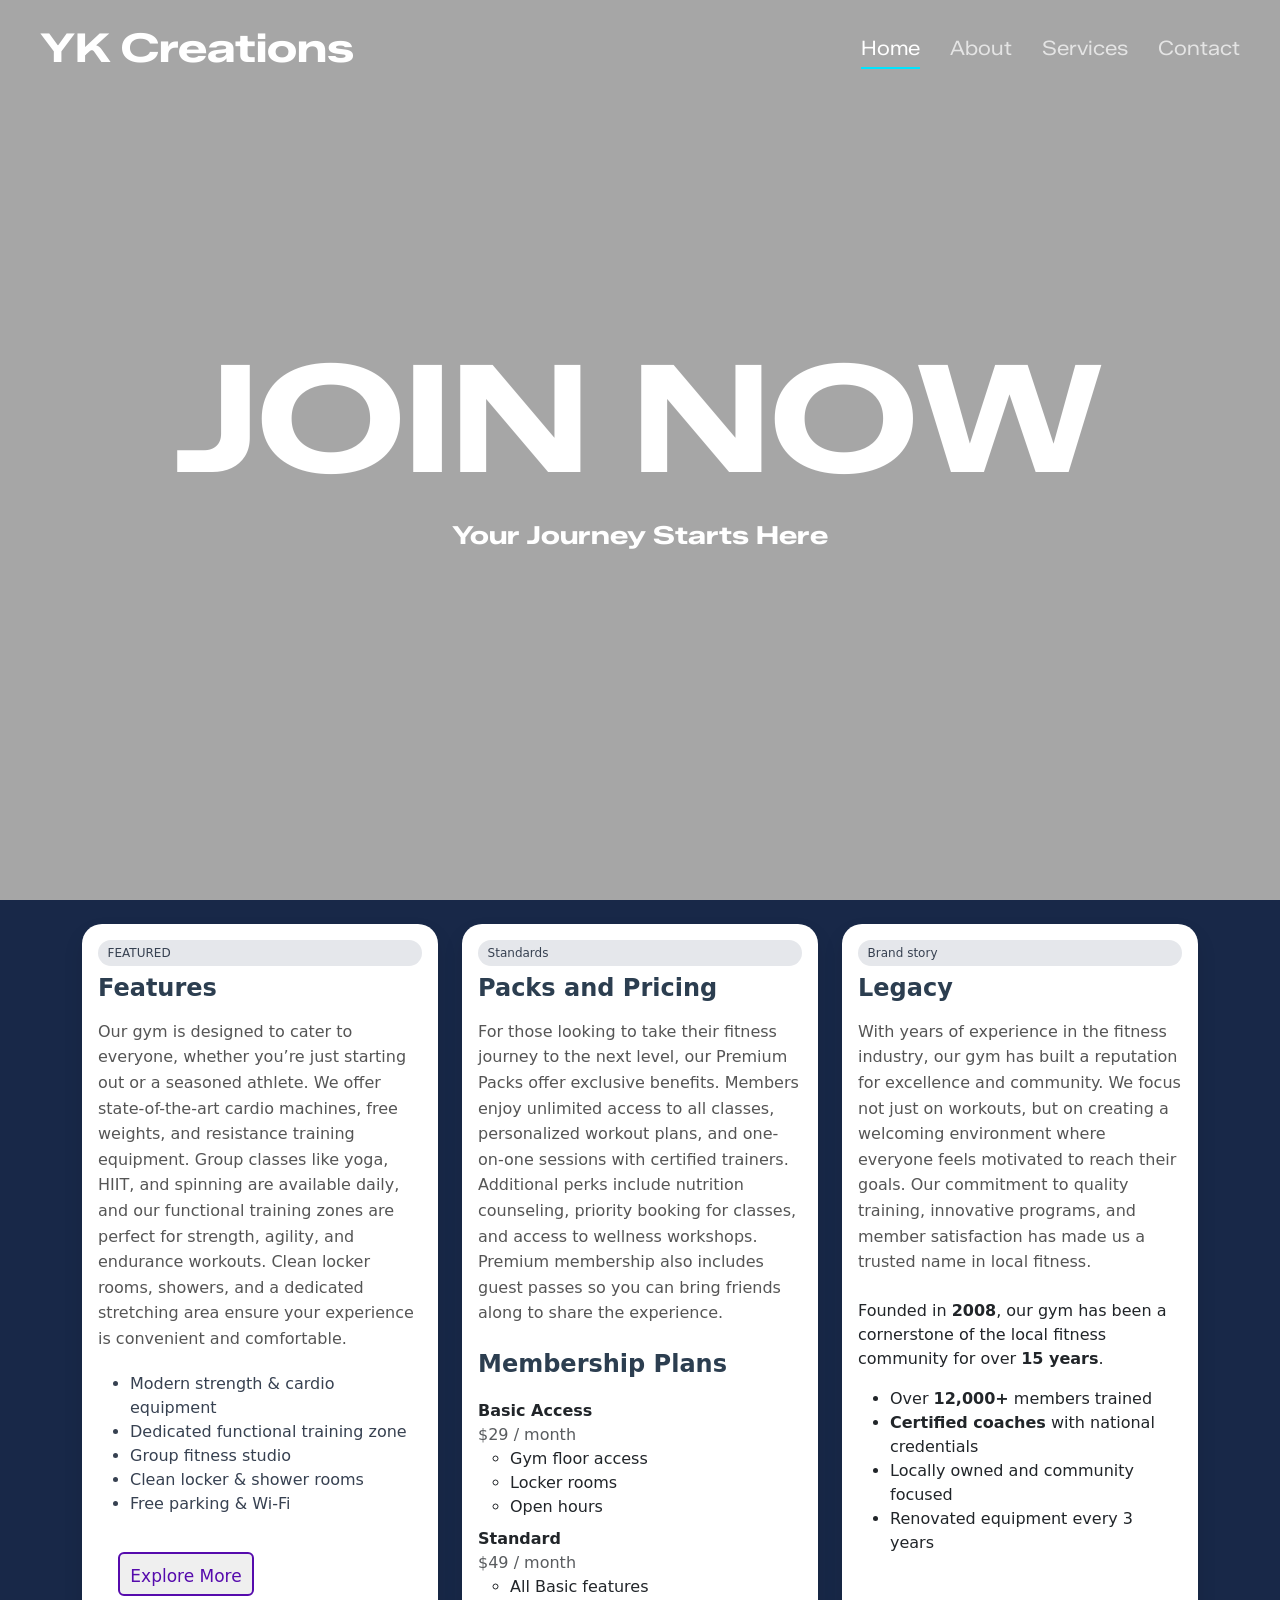
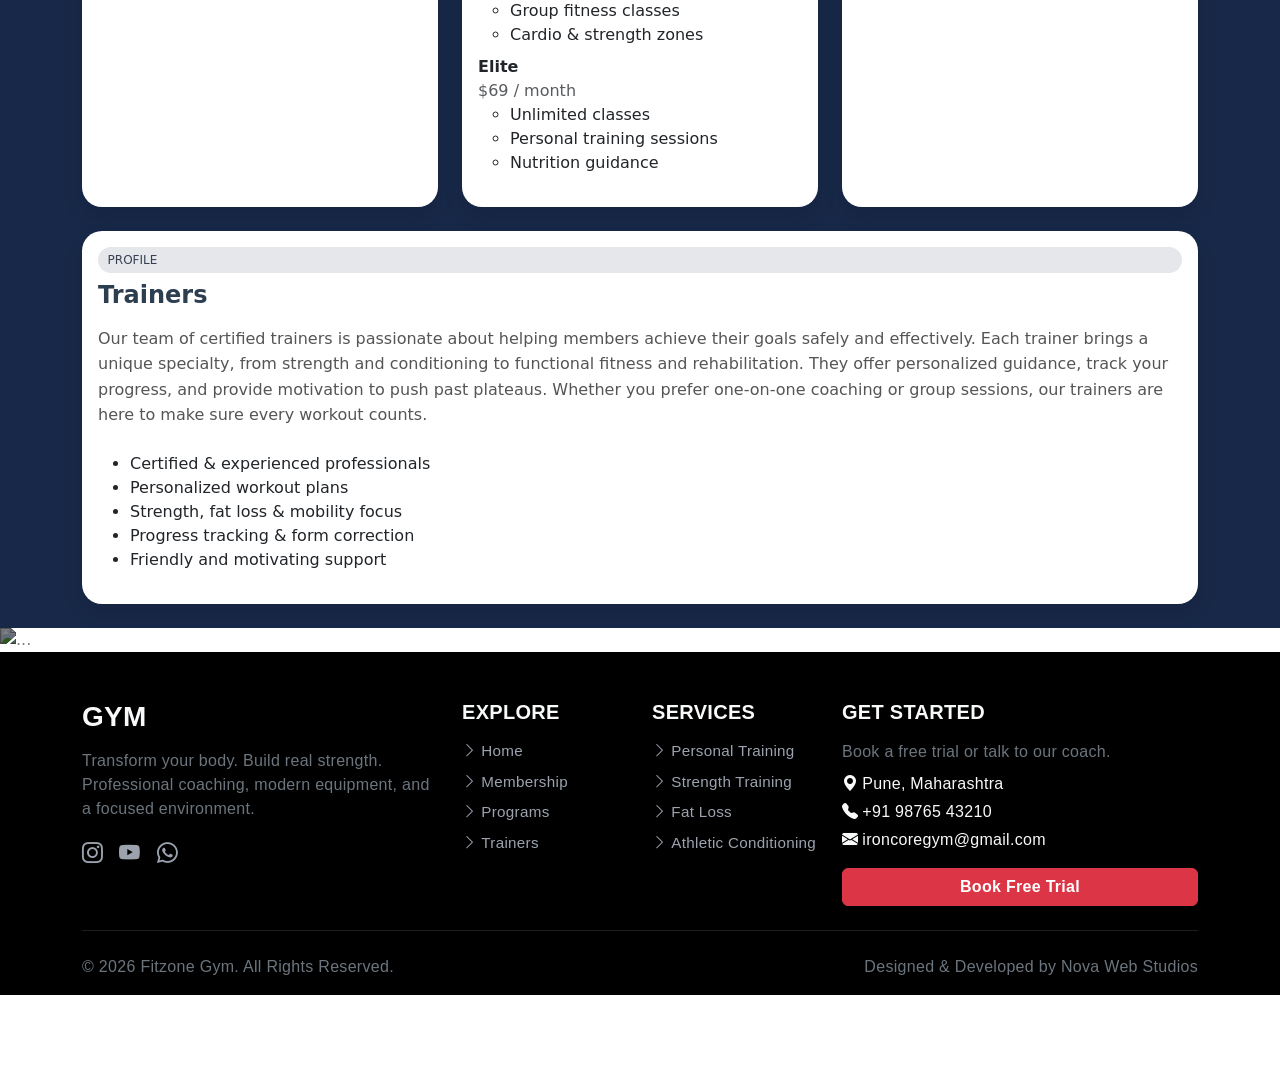
==== index.html @ a7072585 "Add files via upload Initial commit" ====
<!DOCTYPE html>
<html lang="en">

<head>
    <meta charset="UTF-8" />
    <meta name="viewport" content="width=device-width, initial-scale=1" />
    <title>Transparent App Navbar</title>
    <link rel="preconnect" href="https://fonts.googleapis.com">
    <link rel="preconnect" href="https://fonts.gstatic.com" crossorigin>
    <link
        href="https://fonts.googleapis.com/css2?family=Zalando+Sans+Expanded:ital,wght@0,200..900;1,200..900&family=Zalando+Sans+SemiExpanded:ital,wght@0,200..900;1,200..900&display=swap"
        rel="stylesheet">
    <link href="https://cdn.jsdelivr.net/npm/bootstrap@5.3.3/dist/css/bootstrap.min.css" rel="stylesheet" />
    <link href="https://cdn.jsdelivr.net/npm/bootstrap-icons@1.11.1/font/bootstrap-icons.css" rel="stylesheet" />
    <link rel="stylesheet" href="style.css">

</head>

<body>
    <nav class="navbar nav-small">
        <div class="container-fluid">
            <span class="brand-small ">YK Creations</span>
        </div>
    </nav>
    <!-- NAVBAR -->
    <nav class="app-navbar">
        <div class="app-navbar-inner container-fluid">

            <a href="#" class="app-brand">YK Creations</a>

            <ul class="app-nav">
                <li>
                    <a href="index.html" class="active">
                        <i class="bi bi-house"></i>
                        <span>Home</span>
                    </a>
                </li>
                <li>
                    <a href="about.html">
                        <i class="bi bi-info-circle"></i>
                        <span>About</span>
                    </a>
                </li>
                <li>
                    <a href="pricing.html">
                        <i class="bi bi-grid"></i>
                        <span>Services</span>
                    </a>
                </li>
                <li>
                    <a href="contact.html">
                        <i class="bi bi-envelope"></i>
                        <span>Contact</span>
                    </a>
                </li>
            </ul>

        </div>
    </nav>

    <!-- HERO SECTION -->
    <section class="hero">
        <div>
            <h1>JOIN NOW</h1>
            <p>Your Journey Starts Here</p>
        </div>
    </section>

    <section class="card-1-sec h-100">
        <div class="container py-4 w-100 cards-s-1 h-100">

            <div class="row g-4 card-div-1 h-100">

                <div class="col-12 col-md-4 col-lg-4 col-sm-3">
                    <div class="card  card-modern p-3 feature h-100">
                        <span class="tag" style=" font-size: 0.75rem;
                                                  padding: 0.25rem 0.6rem;
                                                  border-radius: 999px;
                                                  background: #e5e7eb;
                                                  color: #374151;
                                                  display: inline-block;
                                                  margin-bottom: 0.5rem;">FEATURED</span>
                        <h5 class="card-title">Features</h5>
                        <p class="card-text">Our gym is designed to cater to everyone, whether you’re just starting out
                            or a seasoned athlete. We offer
                            state-of-the-art cardio machines, free weights, and resistance training equipment. Group
                            classes like yoga, HIIT, and
                            spinning are available daily, and our functional training zones are perfect for strength,
                            agility, and endurance
                            workouts. Clean locker rooms, showers, and a dedicated stretching area ensure your
                            experience is convenient and
                            comfortable.</p>
                           <p>
                            
                           </p>
                        <ul style="color: #374151; margin-top: -20px;" >
                            <li>Modern strength & cardio equipment</li>
                            <li>Dedicated functional training zone</li>
                            <li>Group fitness studio</li>
                            <li>Clean locker & shower rooms</li>
                            <li>Free parking & Wi-Fi</li>
                        </ul>
                        <button>Explore More</button>
                    </div>
                </div>

                <div class="col-12 col-md-4 col-lg-4 ">
                    <div class="card  card-modern p-3 h-100">
                        <span class="tag">Standards</span>
                        <h5 class="card-title">Packs and Pricing</h5>
                        <p class="card-text">For those looking to take their fitness journey to the next level, our
                            Premium Packs offer exclusive benefits. Members
                            enjoy unlimited access to all classes, personalized workout plans, and one-on-one sessions
                            with certified trainers.
                            Additional perks include nutrition counseling, priority booking for classes, and access to
                            wellness workshops. Premium
                            membership also includes guest passes so you can bring friends along to share the
                            experience.</p>
                        <h5 class="card-title">Membership Plans</h5>

                        <ul class="list-unstyled mt-1">
                            <li class="mb-2">
                                <span class="fw-semibold">Basic Access</span><br>
                                <span class="text-muted">$29 / month</span>
                                <ul>
                                    <li>Gym floor access</li>
                                    <li>Locker rooms</li>
                                    <li>Open hours</li>
                                </ul>
                            </li>

                            <li class="mb-2">
                                <span class="fw-semibold">Standard</span><br>
                                <span class="text-muted">$49 / month</span>
                                <ul>
                                    <li>All Basic features</li>
                                    <li>Group fitness classes</li>
                                    <li>Cardio & strength zones</li>
                                </ul>
                            </li>

                            <li>
                                <span class="fw-semibold">Elite</span><br>
                                <span class="text-muted">$69 / month</span>
                                <ul>
                                    <li>Unlimited classes</li>
                                    <li>Personal training sessions</li>
                                    <li>Nutrition guidance</li>
                                </ul>
                            </li>
                        </ul>
                    </div>
                </div>

                <div class="col-12 col-md-4 col-lg-4">
                    <div class="card  card-modern p-3 h-100">
                        <span class="tag">Brand story</span>
                        <h5 class="card-title">Legacy</h5>
                        <p class="card-text">With years of experience in the fitness industry, our gym has built a
                            reputation for excellence and community. We focus
                            not just on workouts, but on creating a welcoming environment where everyone feels motivated
                            to reach their goals. Our
                            commitment to quality training, innovative programs, and member satisfaction has made us a
                            trusted name in local
                            fitness.</p>
                        <p>
                            Founded in <span class="fw-semibold">2008</span>, our gym has been a
                            cornerstone of the local fitness community for over
                            <span class="fw-semibold">15 years</span>.
                        </p>

                        <ul>
                            <li>Over <span class="fw-semibold">12,000+</span> members trained</li>
                            <li><span class="fw-semibold">Certified coaches</span> with national credentials</li>
                            <li>Locally owned and community focused</li>
                            <li>Renovated equipment every 3 years</li>
                        </ul>
                    </div>
                </div>

                <div class="col-12 col-md-12 col-lg-12">
                    <div class="card  card-modern p-3 ">
                        <span class="tag">PROFILE</span>
                        <h5 class="card-title">Trainers</h5>
                        <p class="card-text">Our team of certified trainers is passionate about helping members achieve
                            their goals safely and effectively. Each
                            trainer brings a unique specialty, from strength and conditioning to functional fitness and
                            rehabilitation. They offer
                            personalized guidance, track your progress, and provide motivation to push past plateaus.
                            Whether you prefer one-on-one
                            coaching or group sessions, our trainers are here to make sure every workout counts.</p>
                            <ul class="mt-0">
                                <li>Certified & experienced professionals</li>
                                <li>Personalized workout plans</li>
                                <li>Strength, fat loss & mobility focus</li>
                                <li>Progress tracking & form correction</li>
                                <li>Friendly and motivating support</li>
                            </ul>
                    </div>
                </div>
            </div>
        </div>



    </section>


    <section>
        <div id="carouselExampleInterval" class="carousel slide" data-bs-ride="carousel">
            <div class="carousel-inner">
                <div class="carousel-item active" data-bs-interval="2500">
                    <img src="https://images.unsplash.com/photo-1630703178161-1e2f9beddbf8?q=80&w=870&auto=format&fit=crop&ixlib=rb-4.1.0&ixid=M3wxMjA3fDB8MHxwaG90by1wYWdlfHx8fGVufDB8fHx8fA%3D%3D"
                        class="d-block w-100" alt="..." class="c-img"  style="filter: brightness(50%);">
                        <div class="carousel-caption  d-md-block">
                            <h5>No Excuses.</h5>
                            <p>Push past your limits today so tomorrow feels easier.</p>
                        </div>

                </div>
                <div class="carousel-item" data-bs-interval="2500">
                    <img src="https://images.unsplash.com/photo-1637666133087-23b7138ea721?q=80&w=1170&auto=format&fit=crop&ixlib=rb-4.1.0&ixid=M3wxMjA3fDB8MHxwaG90by1wYWdlfHx8fGVufDB8fHx8fA%3D%3D"
                        class="d-block w-100" alt="..." class="c-img" style="filter: brightness(50%);">
                        <div class="carousel-caption  d-md-block">
                            <h5>Lift. Conquer. Win.</h5>
                            <p>Sweat now, shine later—every rep counts.</p>
                        </div>
                </div>
                <div class="carousel-item" data-bs-interval="2500">
                    <img src="https://images.unsplash.com/photo-1738321791387-a11c55f52d7a?w=500&auto=format&fit=crop&q=60&ixlib=rb-4.1.0&ixid=M3wxMjA3fDB8MHxzZWFyY2h8OTR8fGd5bXxlbnwwfDB8MHx8fDA%3D"
                        class="d-block w-100" alt="..." class="c-img" style="filter: brightness(50%);">
                        <div class="carousel-caption  d-md-block">
                            <h5>Grind. Grow. Repeat.</h5>
                            <p>Stronger than yesterday, one set at a time.</p>
                        </div>
                </div>
            </div>
          
        </div>
    </section>


    <section>
    <footer class="bg-black text-light pt-5">
        <div class="container">
    
            <div class="row gy-4">
    
                <!-- Brand -->
                <div class="col-lg-4 col-md-6">
                    <h3 class="fw-bold text-uppercase">Gym</h3>
                    <p class="text-secondary mt-3">
                        Transform your body. Build real strength.
                        Professional coaching, modern equipment, and a focused environment.
                    </p>
    
                    <div class="mt-3 d-flex gap-3">
                        <a href="#" class="social-link"><i class="bi bi-instagram"></i></a>
                        <a href="#" class="social-link"><i class="bi bi-youtube"></i></a>
                        <a href="#" class="social-link"><i class="bi bi-whatsapp"></i></a>
                    </div>
                </div>
    
                <!-- Navigation -->
                <div class="col-lg-2 col-md-6">
                    <h5 class="fw-semibold text-uppercase">Explore</h5>
                    <ul class="list-unstyled mt-3">
                        <li><a href="#" class="footer-link"><i class="bi bi-chevron-right me-1"></i>Home</a></li>
                        <li><a href="#" class="footer-link"><i class="bi bi-chevron-right me-1"></i>Membership</a></li>
                        <li><a href="#" class="footer-link"><i class="bi bi-chevron-right me-1"></i>Programs</a></li>
                        <li><a href="#" class="footer-link"><i class="bi bi-chevron-right me-1"></i>Trainers</a></li>
                    </ul>
                </div>
    
                <!-- Services -->
                <div class="col-lg-2 col-md-6">
                    <h5 class="fw-semibold text-uppercase">Services</h5>
                    <ul class="list-unstyled mt-3">
                        <li><a href="#" class="footer-link"><i class="bi bi-chevron-right me-1"></i>Personal Training</a>
                        </li>
                        <li><a href="#" class="footer-link"><i class="bi bi-chevron-right me-1"></i>Strength Training</a>
                        </li>
                        <li><a href="#" class="footer-link"><i class="bi bi-chevron-right me-1"></i>Fat Loss</a></li>
                        <li><a href="#" class="footer-link"><i class="bi bi-chevron-right me-1"></i>Athletic
                                Conditioning</a></li>
                    </ul>
                </div>
    
                <!-- Contact + CTA -->
                <div class="col-lg-4 col-md-6">
                    <h5 class="fw-semibold text-uppercase">Get Started</h5>
                    <p class="text-secondary mt-3 mb-2">Book a free trial or talk to our coach.</p>
    
                    <p class="mb-1"><i class="bi bi-geo-alt-fill me-1"></i>Pune, Maharashtra</p>
                    <p class="mb-1"><i class="bi bi-telephone-fill me-1"></i>+91 98765 43210</p>
                    <p class="mb-3"><i class="bi bi-envelope-fill me-1"></i>ironcoregym@gmail.com</p>
    
                    <a href="#" class="btn btn-danger w-100 fw-semibold btn-hover">
                        Book Free Trial
                    </a>
                </div>
    
            </div>
    
            <hr class="border-secondary my-4" />
    
            <!-- Bottom -->
            <div class="d-flex flex-column flex-md-row justify-content-between align-items-center pb-3">
                <span class="text-secondary">
                    © <span id="year"></span> Fitzone Gym. All Rights Reserved.
                </span>
                <span class="text-secondary mt-2 mt-md-0">
                    Designed & Developed by Nova Web Studios
                </span>
            </div>
    
        </div>
    </footer>

    </section>


    <script src="https://cdn.jsdelivr.net/npm/@popperjs/core@2.11.8/dist/umd/popper.min.js"
        integrity="sha384-I7E8VVD/ismYTF4hNIPjVp/Zjvgyol6VFvRkX/vR+Vc4jQkC+hVqc2pM8ODewa9r"
        crossorigin="anonymous"></script>
    <script src="https://cdn.jsdelivr.net/npm/bootstrap@5.3.8/dist/js/bootstrap.min.js"
        integrity="sha384-G/EV+4j2dNv+tEPo3++6LCgdCROaejBqfUeNjuKAiuXbjrxilcCdDz6ZAVfHWe1Y"
        crossorigin="anonymous"></script>
        <script>
           
                document.getElementById("year").textContent =
                new Date().getFullYear();
       

        </script>

</body>

</html>
---- style.css ----
:root {
    --nav-text: #ffffff;
    --nav-muted: rgba(255, 255, 255, 0.7);
    --nav-accent: #00e5ff;
    --nav-bg-glass: rgba(0, 0, 0, 0.35);
}

body {
    margin: 0;
    padding-bottom: 80px;
    color: white;
}


.hero {
    min-height: 100vh;
    background:
        linear-gradient(rgba(0, 0, 0, 0.35), rgba(0, 0, 0, 0.35)),
        url("https://images.unsplash.com/photo-1641337221253-fdc7237f6b61?q=80&w=1170&auto=format&fit=crop&ixlib=rb-4.1.0&ixid=M3wxMjA3fDB8MHxwaG90by1wYWdlfHx8fGVufDB8fHx8fA%3D%3D");
    background-size: cover;
    background-position: center;
    display: flex;
    align-items: center;
    justify-content: center;
    text-align: center;
    font-weight: 700;
    font-family: "Zalando Sans semiExpanded", sans-serif;
    filter: grayscale(60%);
}

.hero h1 {
    font-size: 150px;
    font-weight: 700;
    font-family: "Zalando Sans Expanded", sans-serif;
    font-optical-sizing: auto;
    font-style: normal;
}

.hero p {
    font-size: 25px;
    font-family: "Zalando Sans Expanded", sans-serif;
    font-optical-sizing: auto;
}

.nav-small {
    display: none;



}

/* ==========================
       NAVBAR BASE
    ========================== */
.app-navbar {
    position: absolute;
    top: 0;
    width: 100%;
    z-index: 1000;
    background: transparent;
}

.app-navbar-inner {
    display: flex;
    align-items: center;
    justify-content: space-between;
    padding: 18px 40px;
}

.app-brand {
    font-size: 40px;
    font-weight: 700;
    font-family: "Zalando Sans Expanded", sans-serif;
    font-optical-sizing: auto;
    color: var(--nav-text);
    text-decoration: none;
}

.app-brand:hover {
    color: var(--nav-text);
}

/* ==========================
       NAV ITEMS
    ========================== */
.app-nav {
    display: flex;
    gap: 30px;
    font-family: "Zalando Sans semiExpanded", sans-serif;
    font-optical-sizing: auto;
    list-style: none;
    margin: 0;
    padding: 0;
}

.app-nav a {
    color: var(--nav-muted);
    text-decoration: none;
    font-size: 20px;
    display: flex;
    align-items: center;
    gap: 6px;
    position: relative;
}

.app-nav a i {
    font-size: 18px;
    display: none;
}

.app-nav a:hover {
    color: var(--nav-text);
}

.app-nav a.active {
    color: var(--nav-text);
}

.app-nav a.active::after {
    content: "";
    position: absolute;
    left: 0;
    bottom: -6px;
    width: 100%;
    height: 2px;
    background: var(--nav-accent);
}

/* ==========================
       MOBILE BOTTOM TRANSPARENT NAV
    ========================== */
@media (max-width: 768px) {
    .app-navbar {
        position: fixed;
        bottom: 0;
        top: auto;
        background: var(--nav-bg-glass);
        backdrop-filter: blur(10px);
    }

    .app-navbar-inner {
        padding: 10px 0;
        justify-content: center;
    }

    .app-brand {
        display: none;
    }

    .app-nav {
        width: 100%;
        justify-content: space-around;
        gap: 0;
    }

    .app-nav a {
        flex-direction: column;
        font-size: 12px;

    }

    .app-nav a i {
        font-size: 20px;
        display: block;

    }

    .app-nav a.active::after {
        display: none;
    }

    .hero h1 {
        font-size: 55px;
    }

    .hero p {
        font-size: 17px;
    }

    .nav-small {
        display: flex;
        background-color: #02001f;
    }

    .brand-small {
        color: whitesmoke;
        font-weight: 700;
        font-family: "Zalando Sans Expanded", sans-serif;
        font-size: 25px;


    }
}

.tag {
    font-size: 0.75rem;
    padding: 0.25rem 0.6rem;
    border-radius: 999px;
    background: #e5e7eb;
    color: #374151;
    display: inline-block;
    margin-bottom: 0.5rem;
}

.feature {
    background: linear-gradient(135deg, #6366f1, #3b82f6);
    color: white;
}

.feature .tag {
    background: rgba(255, 255, 255, 0.2);
    color: white;
}

.card-modern {
    border: none;
    border-radius: 20px;
    overflow: hidden;
    box-shadow: 0 10px 20px rgba(0, 0, 0, 0.1);
    transition: transform 0.4s ease, box-shadow 0.4s ease;
    background: #fff;
   
}

.card-modern:hover {
    transform: translateY(-10px);
    box-shadow: 0 20px 40px rgba(0, 0, 0, 0.15);
}

.card-modern img {
    width: 100%;
    height: 220px;
    object-fit: cover;
    transition: transform 0.4s ease;
}

.card-modern:hover img {
    transform: scale(1.05);
}

.card-body {
    padding: 2rem;
    text-align: center;
}

.card-title {
    font-size: 1.5rem;
    font-weight: 700;
    color: #2c3e50;
    margin-bottom: 1rem;
}

.card-text {
    
    color: #555;
    margin-bottom: 1.5rem;
    line-height: 1.6;
}

.btn-modern {
    background: linear-gradient(90deg, #4b6cb7, #182848);
    color: #fff;
    border-radius: 50px;
    padding: 0.6rem 1.8rem;
    font-weight: 500;
    transition: transform 0.3s ease, background 0.3s ease;
}

.btn-modern:hover {
    transform: scale(1.05);
    background: linear-gradient(90deg, #182848, #4b6cb7);
}


@media (max-width: 768px) {
    .card-modern img {
        height: 180px;
    }

    .card-body {
        padding: 1.5rem;
    }

    .card-title {
        font-size: 1.3rem;
    }

    .card-text {
        font-size: 0.95rem;
    }

    .card-div-1 {
        margin-top: 30px;
    }

}

@media (max-width: 480px) {
    .card-modern img {
        height: 160px;
    }

    .card-body {
        padding: 1rem;
    }

    .card-title {
        font-size: 1.2rem;
    }

    .card-text {
        font-size: 0.9rem;
    }

    .card-div-1 {
        margin-top: 20px;
    }

}

.cards-s-1 {
    height: 100vh;
    justify-content: center;
    justify-items: center;
    display: flex;
}

.card-1-sec {
    justify-content: center;
    justify-content: center;
    background-color: #182848;
}

.card-div-1 {
    top: 50px;
}




 footer {
     letter-spacing: 0.3px;
     font-family: 'Poppins', sans-serif;
 }

 /* Footer links with hover animation */
 .footer-link {
     color: #9ca3af;
     text-decoration: none;
     display: block;
     margin-bottom: 0.5rem;
     font-size: 0.95rem;
     transition: all 0.3s ease;
 }

 .footer-link i {
     transition: transform 0.3s ease;
 }

 .footer-link:hover {
     color: #dc3545;
 }

 .footer-link:hover i {
     transform: translateX(4px);
 }

 /* Social icons hover */
 .social-link {
     color: #9ca3af;
     font-size: 1.3rem;
     transition: transform 0.3s, color 0.3s;
 }

 .social-link:hover {
     color: #dc3545;
     transform: scale(1.2) rotate(10deg);
 }

 /* Button hover animation */
 .btn-hover {
     transition: transform 0.3s, background-color 0.3s;
 }

 .btn-hover:hover {
     transform: translateY(-3px);
     background-color: #b02a37;
 }



 /* From Uiverse.io by cssbuttons-io */
 button {
     --color: #560bad;
     font-family: inherit;
     display: inline-block;
     width: 8em;
     height: 2.6em;
     line-height: 2.5em;
     margin: 20px;
     position: relative;
     cursor: pointer;
     overflow: hidden;
     border: 2px solid var(--color);
     transition: color 0.5s;
     z-index: 1;
     font-size: 17px;
     border-radius: 6px;
     font-weight: 500;
     color: var(--color);
     padding-bottom: 8px;
 }

 button:before {
     content: "";
     position: absolute;
     z-index: -1;
     background: var(--color);
     height: 150px;
     width: 200px;
     border-radius: 50%;
 }

 button:hover {
     color: #fff;
 }

 button:before {
     top: 100%;
     left: 100%;
     transition: all 0.7s;
 }

 button:hover:before {
     top: -30px;
     left: -30px;
 }

 button:active:before {
     background: #3a0ca3;
     transition: background 0s;
 }
 .c-img{
    filter: brightness(65%);
 }
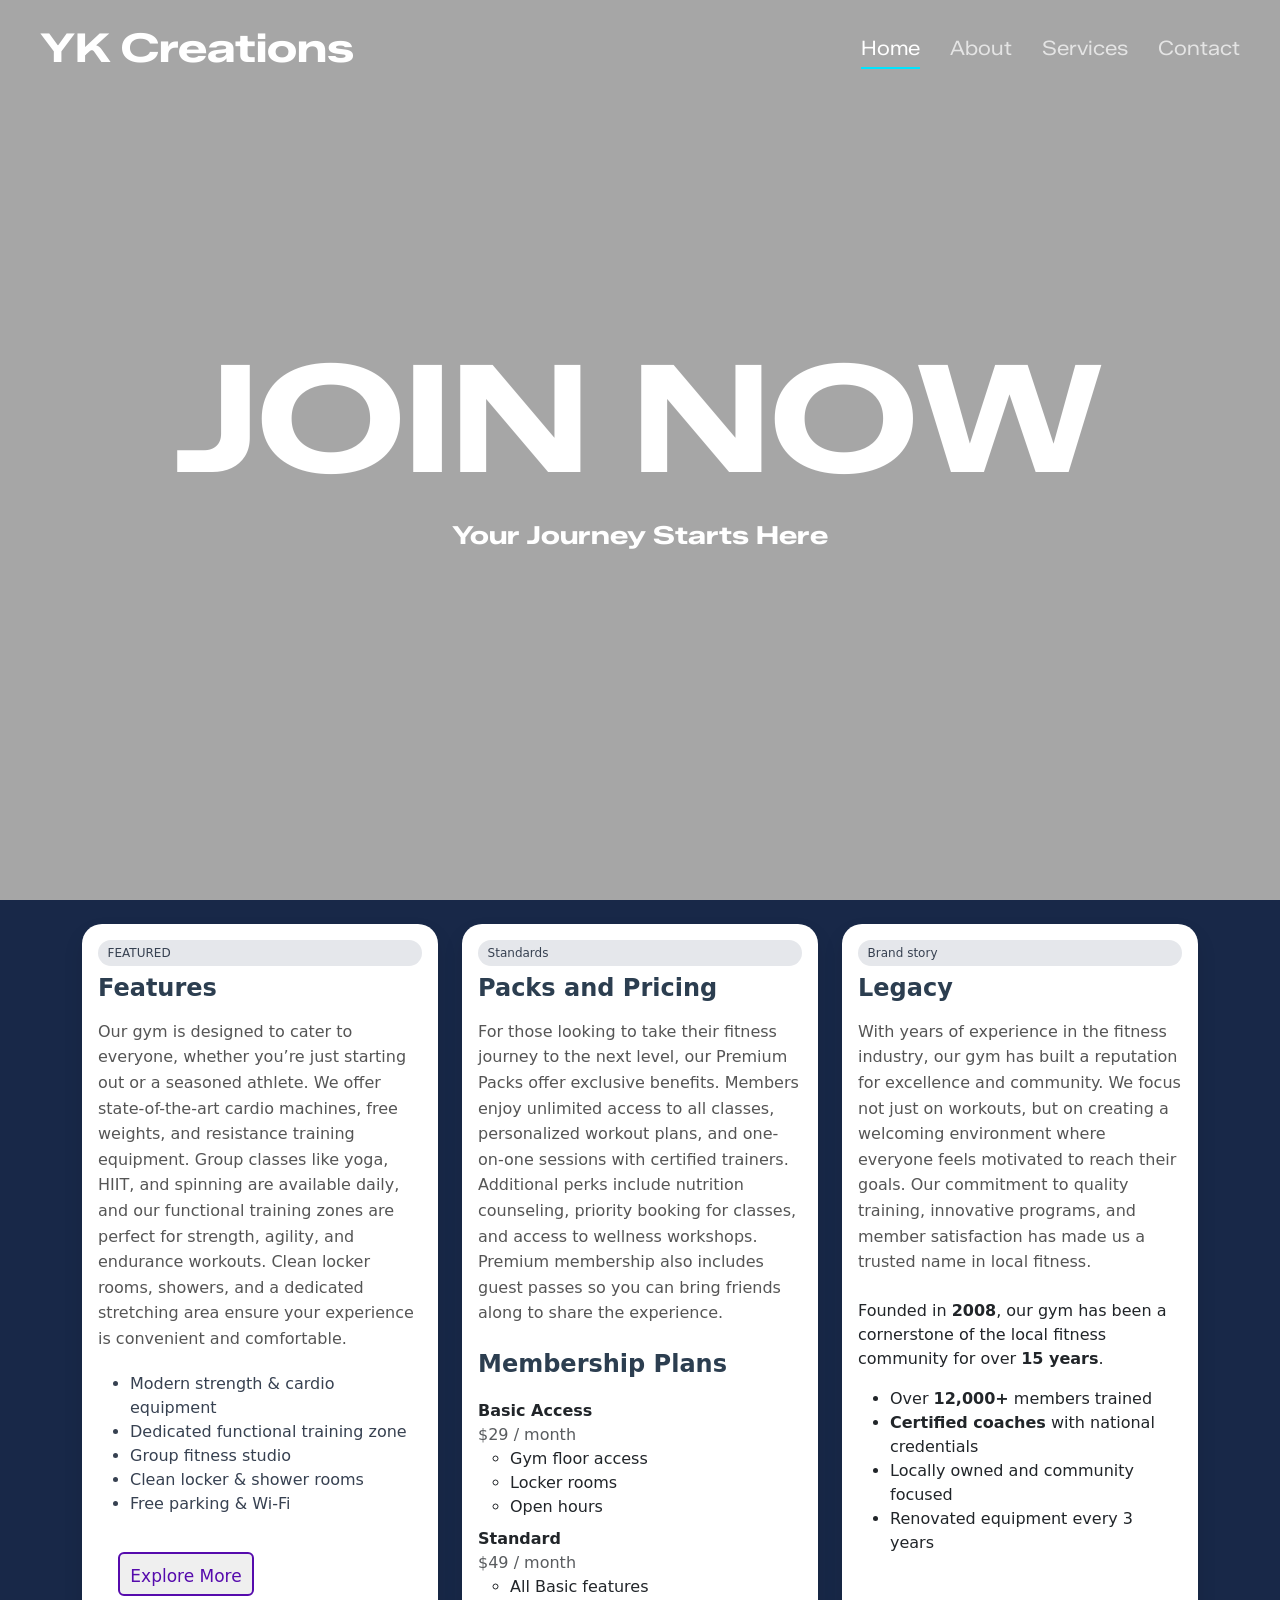
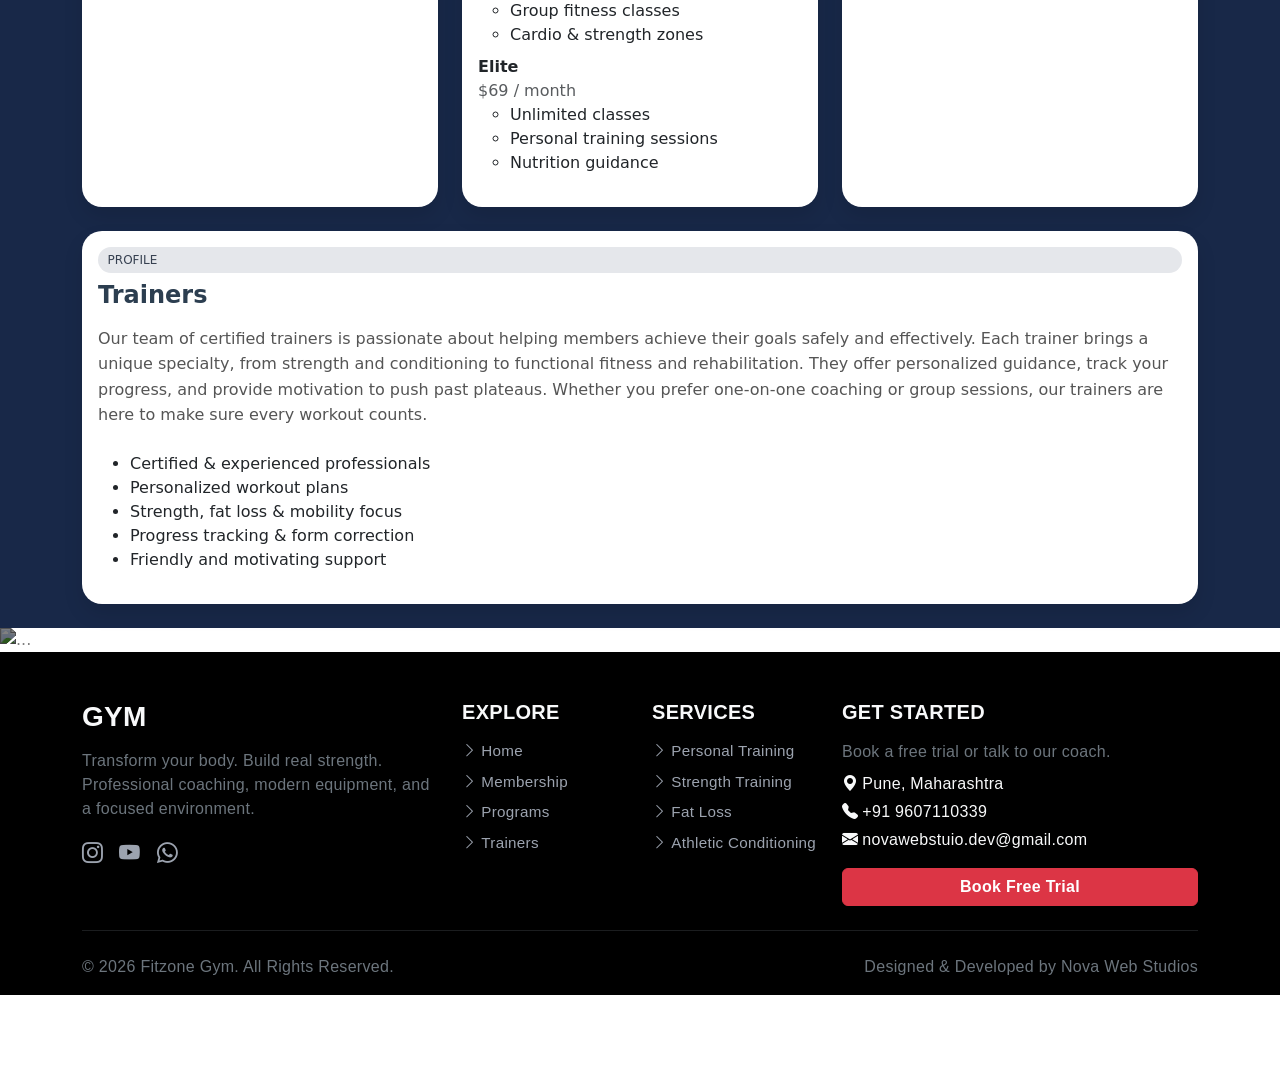
==== commit c64fe1fe: "Add files via upload" ====
--- a/index.html
+++ b/index.html
@@ -4,7 +4,7 @@
 <head>
     <meta charset="UTF-8" />
     <meta name="viewport" content="width=device-width, initial-scale=1" />
-    <title>Transparent App Navbar</title>
+    <title>Home-GYM</title>
     <link rel="preconnect" href="https://fonts.googleapis.com">
     <link rel="preconnect" href="https://fonts.gstatic.com" crossorigin>
     <link
@@ -292,8 +292,8 @@
                     <p class="text-secondary mt-3 mb-2">Book a free trial or talk to our coach.</p>
     
                     <p class="mb-1"><i class="bi bi-geo-alt-fill me-1"></i>Pune, Maharashtra</p>
-                    <p class="mb-1"><i class="bi bi-telephone-fill me-1"></i>+91 98765 43210</p>
-                    <p class="mb-3"><i class="bi bi-envelope-fill me-1"></i>ironcoregym@gmail.com</p>
+                        <p class="mb-1"><i class="bi bi-telephone-fill me-1"></i>+91 9607110339</p>
+                        <p class="mb-3"><i class="bi bi-envelope-fill me-1"></i>novawebstuio.dev@gmail.com</p>
     
                     <a href="#" class="btn btn-danger w-100 fw-semibold btn-hover">
                         Book Free Trial
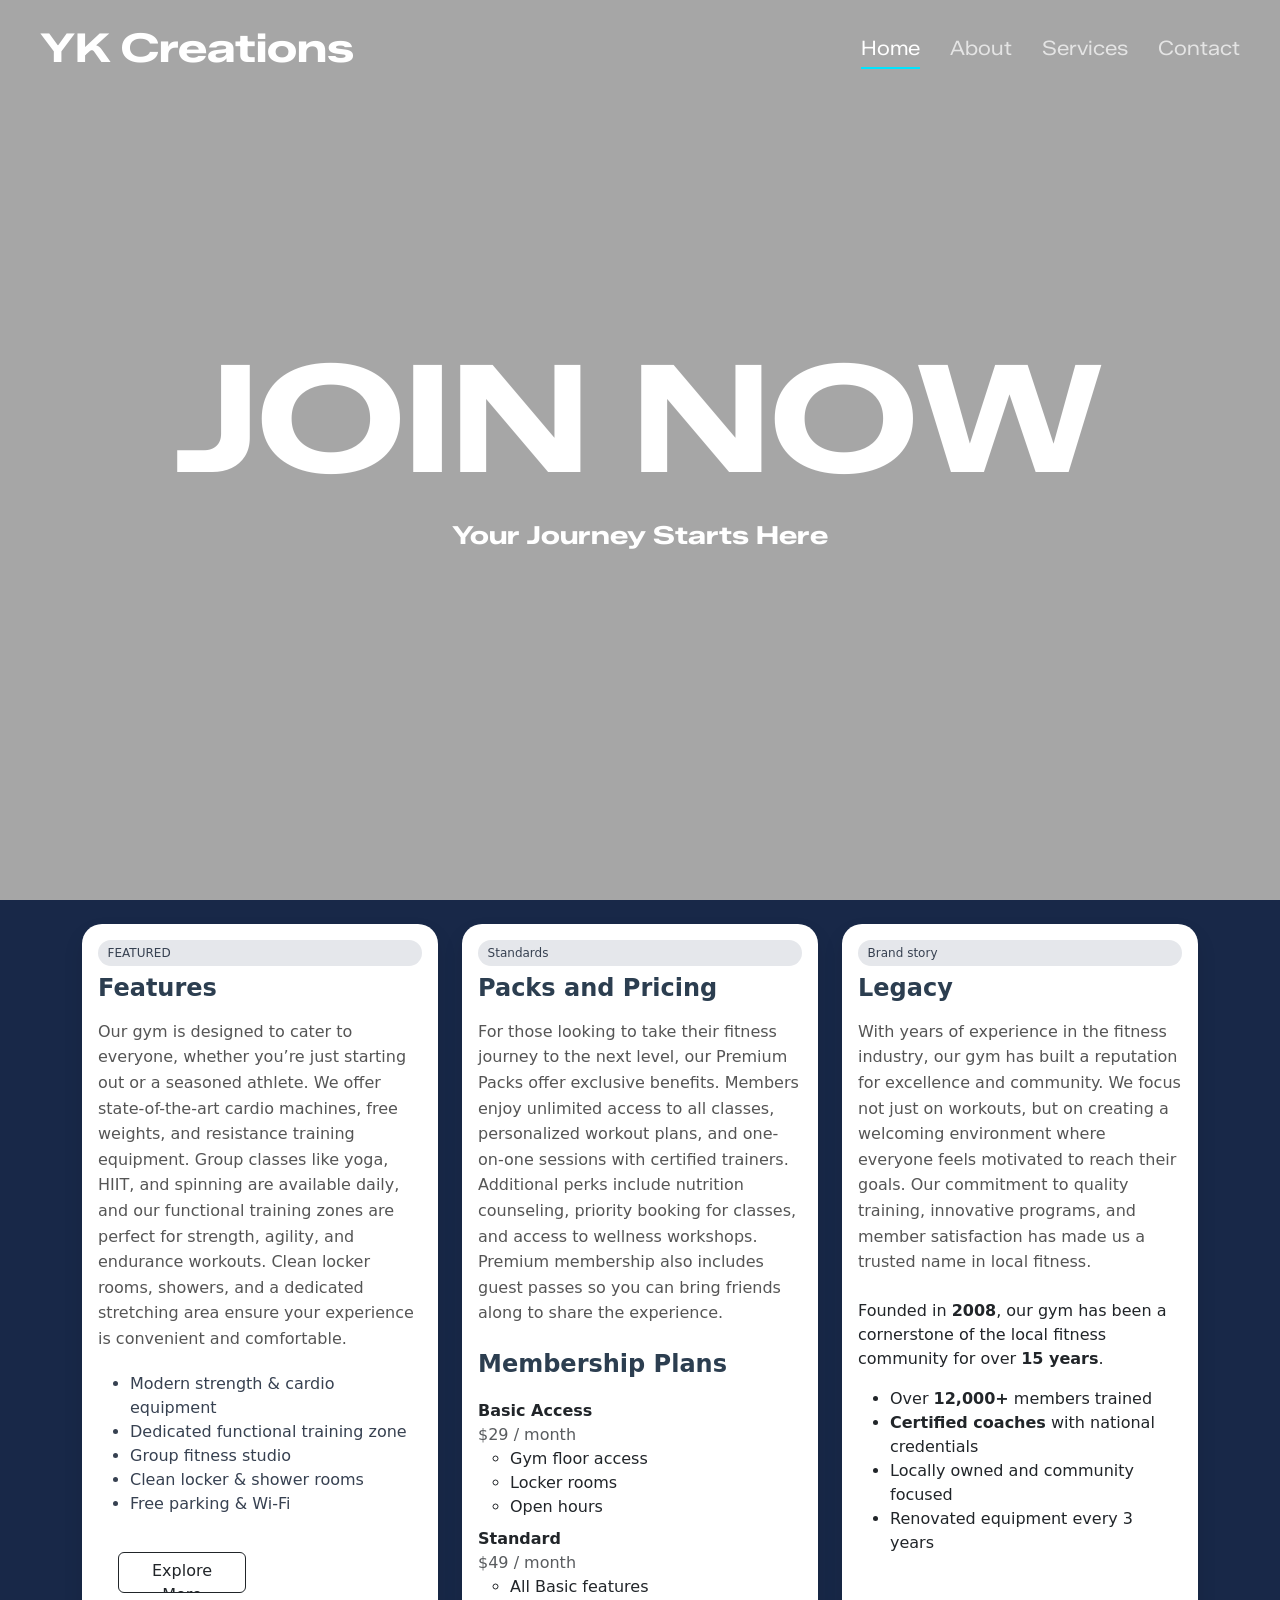
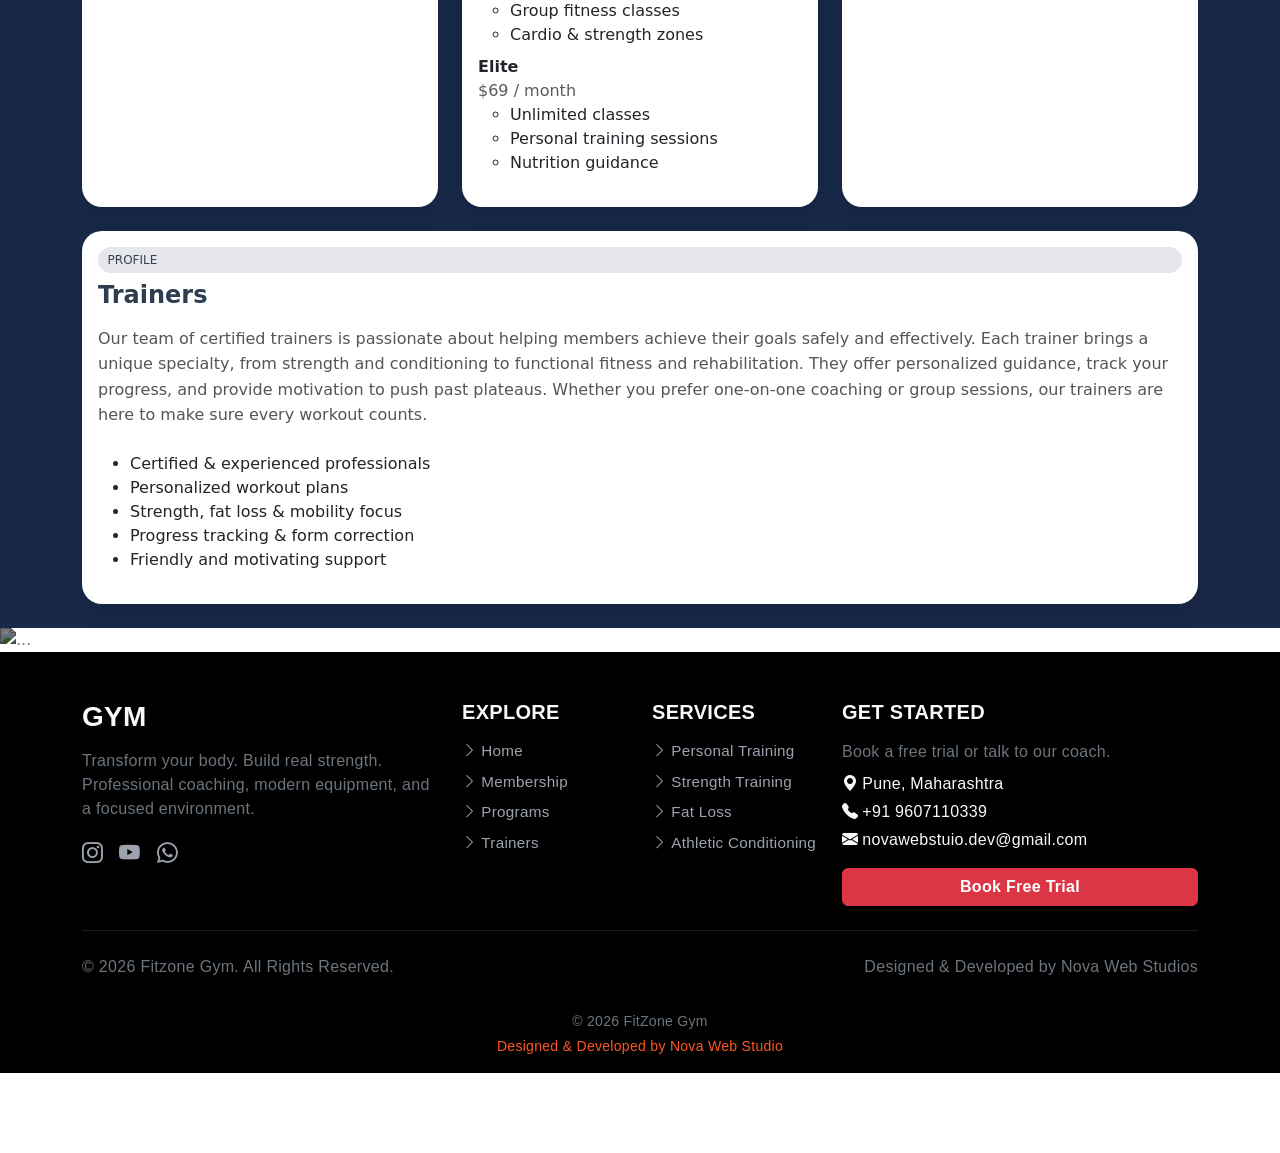
==== commit 8b26c79e: "Add files via upload" ====
--- a/index.html
+++ b/index.html
@@ -4,6 +4,18 @@
 <head>
     <meta charset="UTF-8" />
     <meta name="viewport" content="width=device-width, initial-scale=1" />
+    <meta name="description"
+        content="Modern gym and fitness center offering strength training, cardio workouts, and professional coaching to help you achieve your fitness goals.">
+    <meta name="google-site-verification" content="lNC236mpZ6iaD-UdarXqqYioHmn2fHimrOHN6zU26CA" />
+    <!-- Favicon -->
+    <link rel="icon" type="image/png" sizes="32x32" href="logo.JPG">
+    <link rel="icon" type="image/png" sizes="16x16" href="logo.JPG">
+
+    <!-- Apple devices -->
+    <link rel="apple-touch-icon" href="logo.JPG">
+
+    <!-- Optional (fallback) -->
+    <link rel="shortcut icon" href="logo.JPG">
     <title>Home-GYM</title>
     <link rel="preconnect" href="https://fonts.googleapis.com">
     <link rel="preconnect" href="https://fonts.gstatic.com" crossorigin>
@@ -90,17 +102,17 @@
                             workouts. Clean locker rooms, showers, and a dedicated stretching area ensure your
                             experience is convenient and
                             comfortable.</p>
-                           <p>
-                            
-                           </p>
-                        <ul style="color: #374151; margin-top: -20px;" >
+                        <p>
+
+                        </p>
+                        <ul style="color: #374151; margin-top: -20px;">
                             <li>Modern strength & cardio equipment</li>
                             <li>Dedicated functional training zone</li>
                             <li>Group fitness studio</li>
                             <li>Clean locker & shower rooms</li>
                             <li>Free parking & Wi-Fi</li>
                         </ul>
-                        <button>Explore More</button>
+                        <button class="btn btn-outline-dark">Explore More</button>
                     </div>
                 </div>
 
@@ -189,13 +201,13 @@
                             personalized guidance, track your progress, and provide motivation to push past plateaus.
                             Whether you prefer one-on-one
                             coaching or group sessions, our trainers are here to make sure every workout counts.</p>
-                            <ul class="mt-0">
-                                <li>Certified & experienced professionals</li>
-                                <li>Personalized workout plans</li>
-                                <li>Strength, fat loss & mobility focus</li>
-                                <li>Progress tracking & form correction</li>
-                                <li>Friendly and motivating support</li>
-                            </ul>
+                        <ul class="mt-0">
+                            <li>Certified & experienced professionals</li>
+                            <li>Personalized workout plans</li>
+                            <li>Strength, fat loss & mobility focus</li>
+                            <li>Progress tracking & form correction</li>
+                            <li>Friendly and motivating support</li>
+                        </ul>
                     </div>
                 </div>
             </div>
@@ -211,113 +223,129 @@
             <div class="carousel-inner">
                 <div class="carousel-item active" data-bs-interval="2500">
                     <img src="https://images.unsplash.com/photo-1630703178161-1e2f9beddbf8?q=80&w=870&auto=format&fit=crop&ixlib=rb-4.1.0&ixid=M3wxMjA3fDB8MHxwaG90by1wYWdlfHx8fGVufDB8fHx8fA%3D%3D"
-                        class="d-block w-100" alt="..." class="c-img"  style="filter: brightness(50%);">
-                        <div class="carousel-caption  d-md-block">
-                            <h5>No Excuses.</h5>
-                            <p>Push past your limits today so tomorrow feels easier.</p>
-                        </div>
+                        class="d-block w-100" alt="..." class="c-img" style="filter: brightness(50%);">
+                    <div class="carousel-caption  d-md-block">
+                        <h5>No Excuses.</h5>
+                        <p>Push past your limits today so tomorrow feels easier.</p>
+                    </div>
 
                 </div>
                 <div class="carousel-item" data-bs-interval="2500">
                     <img src="https://images.unsplash.com/photo-1637666133087-23b7138ea721?q=80&w=1170&auto=format&fit=crop&ixlib=rb-4.1.0&ixid=M3wxMjA3fDB8MHxwaG90by1wYWdlfHx8fGVufDB8fHx8fA%3D%3D"
                         class="d-block w-100" alt="..." class="c-img" style="filter: brightness(50%);">
-                        <div class="carousel-caption  d-md-block">
-                            <h5>Lift. Conquer. Win.</h5>
-                            <p>Sweat now, shine later—every rep counts.</p>
-                        </div>
+                    <div class="carousel-caption  d-md-block">
+                        <h5>Lift. Conquer. Win.</h5>
+                        <p>Sweat now, shine later—every rep counts.</p>
+                    </div>
                 </div>
                 <div class="carousel-item" data-bs-interval="2500">
                     <img src="https://images.unsplash.com/photo-1738321791387-a11c55f52d7a?w=500&auto=format&fit=crop&q=60&ixlib=rb-4.1.0&ixid=M3wxMjA3fDB8MHxzZWFyY2h8OTR8fGd5bXxlbnwwfDB8MHx8fDA%3D"
                         class="d-block w-100" alt="..." class="c-img" style="filter: brightness(50%);">
-                        <div class="carousel-caption  d-md-block">
-                            <h5>Grind. Grow. Repeat.</h5>
-                            <p>Stronger than yesterday, one set at a time.</p>
+                    <div class="carousel-caption  d-md-block">
+                        <h5>Grind. Grow. Repeat.</h5>
+                        <p>Stronger than yesterday, one set at a time.</p>
+                    </div>
+                </div>
+            </div>
+
+        </div>
+    </section>
+
+
+    <section>
+        <footer class="bg-black text-light pt-5">
+            <div class="container">
+
+                <div class="row gy-4">
+
+                    <!-- Brand -->
+                    <div class="col-lg-4 col-md-6">
+                        <h3 class="fw-bold text-uppercase">Gym</h3>
+                        <p class="text-secondary mt-3">
+                            Transform your body. Build real strength.
+                            Professional coaching, modern equipment, and a focused environment.
+                        </p>
+
+                        <div class="mt-3 d-flex gap-3">
+                            <a href="#" class="social-link"><i class="bi bi-instagram"></i></a>
+                            <a href="#" class="social-link"><i class="bi bi-youtube"></i></a>
+                            <a href="#" class="social-link"><i class="bi bi-whatsapp"></i></a>
                         </div>
-                </div>
-            </div>
-          
-        </div>
-    </section>
-
-
-    <section>
-    <footer class="bg-black text-light pt-5">
-        <div class="container">
-    
-            <div class="row gy-4">
-    
-                <!-- Brand -->
-                <div class="col-lg-4 col-md-6">
-                    <h3 class="fw-bold text-uppercase">Gym</h3>
-                    <p class="text-secondary mt-3">
-                        Transform your body. Build real strength.
-                        Professional coaching, modern equipment, and a focused environment.
-                    </p>
-    
-                    <div class="mt-3 d-flex gap-3">
-                        <a href="#" class="social-link"><i class="bi bi-instagram"></i></a>
-                        <a href="#" class="social-link"><i class="bi bi-youtube"></i></a>
-                        <a href="#" class="social-link"><i class="bi bi-whatsapp"></i></a>
-                    </div>
-                </div>
-    
-                <!-- Navigation -->
-                <div class="col-lg-2 col-md-6">
-                    <h5 class="fw-semibold text-uppercase">Explore</h5>
-                    <ul class="list-unstyled mt-3">
-                        <li><a href="#" class="footer-link"><i class="bi bi-chevron-right me-1"></i>Home</a></li>
-                        <li><a href="#" class="footer-link"><i class="bi bi-chevron-right me-1"></i>Membership</a></li>
-                        <li><a href="#" class="footer-link"><i class="bi bi-chevron-right me-1"></i>Programs</a></li>
-                        <li><a href="#" class="footer-link"><i class="bi bi-chevron-right me-1"></i>Trainers</a></li>
-                    </ul>
-                </div>
-    
-                <!-- Services -->
-                <div class="col-lg-2 col-md-6">
-                    <h5 class="fw-semibold text-uppercase">Services</h5>
-                    <ul class="list-unstyled mt-3">
-                        <li><a href="#" class="footer-link"><i class="bi bi-chevron-right me-1"></i>Personal Training</a>
-                        </li>
-                        <li><a href="#" class="footer-link"><i class="bi bi-chevron-right me-1"></i>Strength Training</a>
-                        </li>
-                        <li><a href="#" class="footer-link"><i class="bi bi-chevron-right me-1"></i>Fat Loss</a></li>
-                        <li><a href="#" class="footer-link"><i class="bi bi-chevron-right me-1"></i>Athletic
-                                Conditioning</a></li>
-                    </ul>
-                </div>
-    
-                <!-- Contact + CTA -->
-                <div class="col-lg-4 col-md-6">
-                    <h5 class="fw-semibold text-uppercase">Get Started</h5>
-                    <p class="text-secondary mt-3 mb-2">Book a free trial or talk to our coach.</p>
-    
-                    <p class="mb-1"><i class="bi bi-geo-alt-fill me-1"></i>Pune, Maharashtra</p>
+                    </div>
+
+                    <!-- Navigation -->
+                    <div class="col-lg-2 col-md-6">
+                        <h5 class="fw-semibold text-uppercase">Explore</h5>
+                        <ul class="list-unstyled mt-3">
+                            <li><a href="#" class="footer-link"><i class="bi bi-chevron-right me-1"></i>Home</a></li>
+                            <li><a href="#" class="footer-link"><i class="bi bi-chevron-right me-1"></i>Membership</a>
+                            </li>
+                            <li><a href="#" class="footer-link"><i class="bi bi-chevron-right me-1"></i>Programs</a>
+                            </li>
+                            <li><a href="#" class="footer-link"><i class="bi bi-chevron-right me-1"></i>Trainers</a>
+                            </li>
+                        </ul>
+                    </div>
+
+                    <!-- Services -->
+                    <div class="col-lg-2 col-md-6">
+                        <h5 class="fw-semibold text-uppercase">Services</h5>
+                        <ul class="list-unstyled mt-3">
+                            <li><a href="#" class="footer-link"><i class="bi bi-chevron-right me-1"></i>Personal
+                                    Training</a>
+                            </li>
+                            <li><a href="#" class="footer-link"><i class="bi bi-chevron-right me-1"></i>Strength
+                                    Training</a>
+                            </li>
+                            <li><a href="#" class="footer-link"><i class="bi bi-chevron-right me-1"></i>Fat Loss</a>
+                            </li>
+                            <li><a href="#" class="footer-link"><i class="bi bi-chevron-right me-1"></i>Athletic
+                                    Conditioning</a></li>
+                        </ul>
+                    </div>
+
+                    <!-- Contact + CTA -->
+                    <div class="col-lg-4 col-md-6">
+                        <h5 class="fw-semibold text-uppercase">Get Started</h5>
+                        <p class="text-secondary mt-3 mb-2">Book a free trial or talk to our coach.</p>
+
+                        <p class="mb-1"><i class="bi bi-geo-alt-fill me-1"></i>Pune, Maharashtra</p>
                         <p class="mb-1"><i class="bi bi-telephone-fill me-1"></i>+91 9607110339</p>
                         <p class="mb-3"><i class="bi bi-envelope-fill me-1"></i>novawebstuio.dev@gmail.com</p>
-    
-                    <a href="#" class="btn btn-danger w-100 fw-semibold btn-hover">
-                        Book Free Trial
-                    </a>
-                </div>
-    
+
+                        <a href="#" class="btn btn-danger w-100 fw-semibold btn-hover">
+                            Book Free Trial
+                        </a>
+                    </div>
+
+                </div>
+
+                <hr class="border-secondary my-4" />
+
+                <!-- Bottom -->
+                <div class="d-flex flex-column flex-md-row justify-content-between align-items-center pb-3">
+                    <span class="text-secondary">
+                        © <span id="year"></span> Fitzone Gym. All Rights Reserved.
+                    </span>
+                    <span class="text-secondary mt-2 mt-md-0">
+                        Designed & Developed by Nova Web Studios
+                    </span>
+                </div>
+
             </div>
-    
-            <hr class="border-secondary my-4" />
-    
-            <!-- Bottom -->
-            <div class="d-flex flex-column flex-md-row justify-content-between align-items-center pb-3">
-                <span class="text-secondary">
-                    © <span id="year"></span> Fitzone Gym. All Rights Reserved.
-                </span>
-                <span class="text-secondary mt-2 mt-md-0">
-                    Designed & Developed by Nova Web Studios
-                </span>
-            </div>
-    
-        </div>
+        </footer>
+
+    </section>
+    <footer class="text-center py-3" style="background-color: #000; font-size: 14px;">
+        <p class="mb-1 text-secondary">
+            © 2026 FitZone Gym
+        </p>
+        <p class="mb-0">
+            <a href="mailto:novawebstudio.dev@gmail.com" style="color: #ff5722; text-decoration: none;">
+                Designed & Developed by Nova Web Studio
+            </a>
+        </p>
     </footer>
-
-    </section>
 
 
     <script src="https://cdn.jsdelivr.net/npm/@popperjs/core@2.11.8/dist/umd/popper.min.js"
@@ -326,13 +354,13 @@
     <script src="https://cdn.jsdelivr.net/npm/bootstrap@5.3.8/dist/js/bootstrap.min.js"
         integrity="sha384-G/EV+4j2dNv+tEPo3++6LCgdCROaejBqfUeNjuKAiuXbjrxilcCdDz6ZAVfHWe1Y"
         crossorigin="anonymous"></script>
-        <script>
-           
-                document.getElementById("year").textContent =
-                new Date().getFullYear();
-       
-
-        </script>
+    <script>
+
+        document.getElementById("year").textContent =
+            new Date().getFullYear();
+
+
+    </script>
 
 </body>
 
